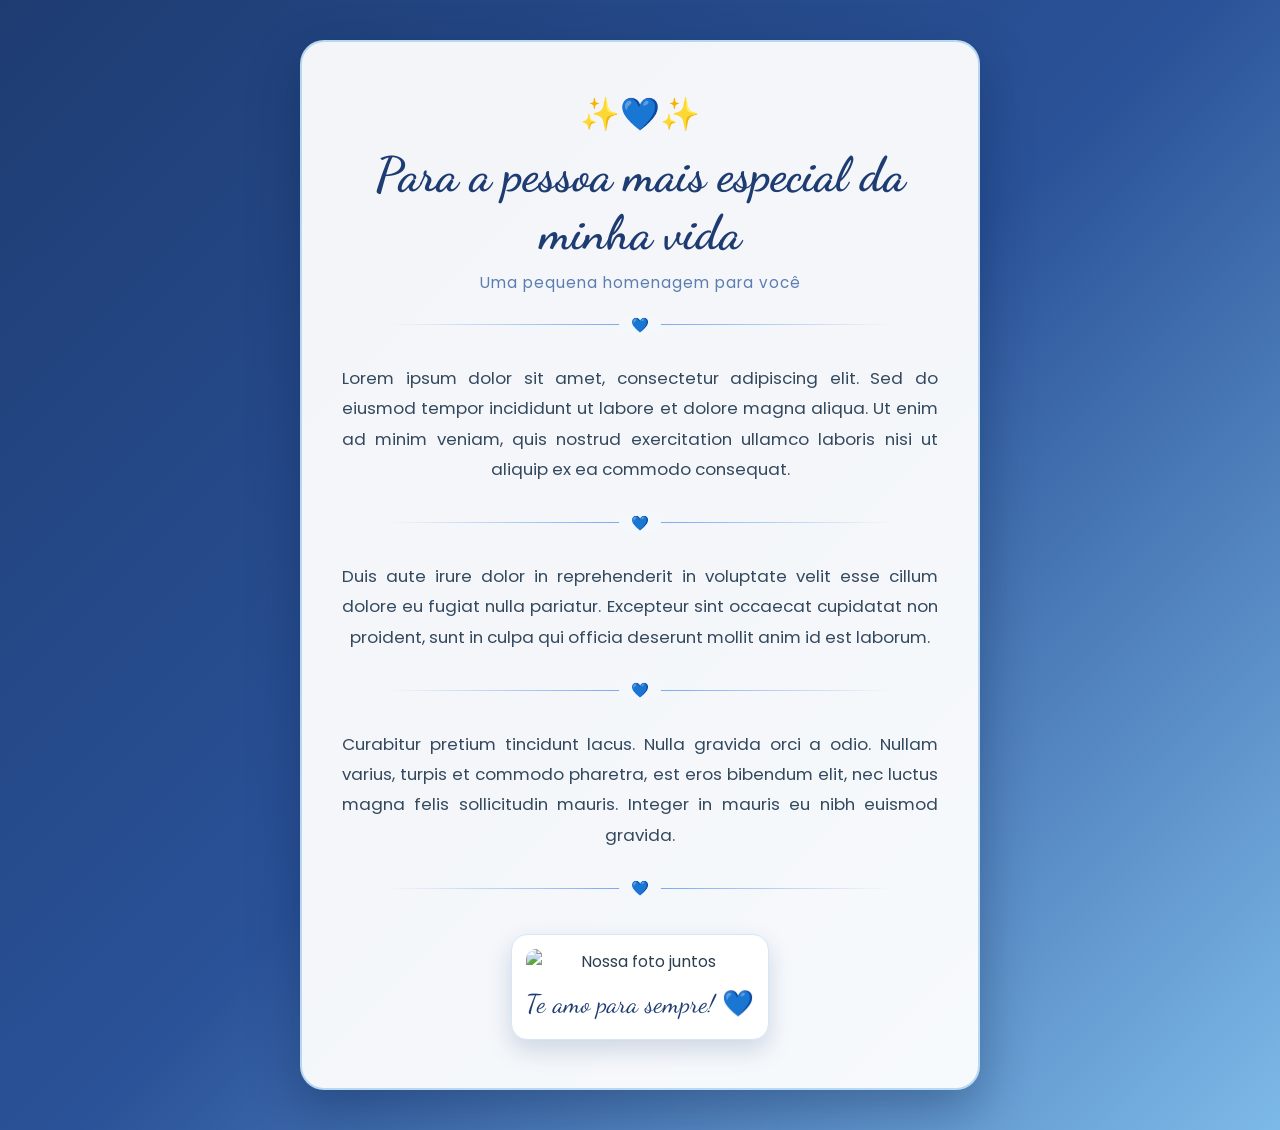
==== site namorada/index.html @ 67f58dc8 "site para namorada" ====
<!DOCTYPE html>
<html lang="pt-br">
<head>
    <meta charset="UTF-8">
    <meta name="viewport" content="width=device-width, initial-scale=1.0">
    <title>Para o Meu Amor 💙</title>
    <link rel="stylesheet" href="style.css">
</head>
<body>

    <main class="cartao-dedicatoria">
        
        <!-- ==========================================
             1. TÍTULO E SUBTÍTULO DA DEDICATÓRIA
             ========================================== -->
        <header>
            <span class="icone-topo">✨💙✨</span>
            
            <!-- COLOQUE O SEU TÍTULO AQUI EMBAIXO -->
            <h1>Para a pessoa mais especial da minha vida</h1>
            
            <!-- COLOQUE UM SUBTÍTULO OU DATA AQUI (OPCIONAL) -->
            <p class="subtitulo">Uma pequena homenagem para você</p>
        </header>

        <hr class="divisor">

        <!-- ==========================================
             2. TEXTOS SEPARADOS POR LINHAS
             (Você pode copiar e colar mais blocos se quiser)
             ========================================== -->

        <!-- PRIMEIRO TEXTO: Substitua o Lorem abaixo pelo seu texto -->
        <section class="bloco-texto">
            <p>
                Lorem ipsum dolor sit amet, consectetur adipiscing elit. Sed do eiusmod tempor incididunt ut labore et dolore magna aliqua. Ut enim ad minim veniam, quis nostrud exercitation ullamco laboris nisi ut aliquip ex ea commodo consequat.
            </p>
        </section>

        <!-- LINHA SEPARADORA -->
        <hr class="divisor">

        <!-- SEGUNDO TEXTO: Substitua o Lorem abaixo pelo seu texto -->
        <section class="bloco-texto">
            <p>
                Duis aute irure dolor in reprehenderit in voluptate velit esse cillum dolore eu fugiat nulla pariatur. Excepteur sint occaecat cupidatat non proident, sunt in culpa qui officia deserunt mollit anim id est laborum.
            </p>
        </section>

        <!-- LINHA SEPARADORA -->
        <hr class="divisor">

        <!-- TERCEIRO TEXTO: Substitua o Lorem abaixo pelo seu texto -->
        <section class="bloco-texto">
            <p>
                Curabitur pretium tincidunt lacus. Nulla gravida orci a odio. Nullam varius, turpis et commodo pharetra, est eros bibendum elit, nec luctus magna felis sollicitudin mauris. Integer in mauris eu nibh euismod gravida.
            </p>
        </section>

        <!-- LINHA SEPARADORA ANTES DA FOTO -->
        <hr class="divisor">

        <!-- ==========================================
             3. FOTO DO CASAL NO FINAL
             ========================================== -->
        <section class="area-foto">
            <figure class="moldura-foto">
                <!-- 
                    COLOQUE SUA FOTO AQUI:
                    Salve a foto na mesma pasta deste arquivo ("site namorada") 
                    e troque o link abaixo pelo nome da sua foto, ex: src="nossa-foto.jpg"
                -->
                <img src="https://images.unsplash.com/photo-1518199266791-5375a83190b7?auto=format&fit=crop&w=800&q=80" alt="Nossa foto juntos">
                
                <!-- COLOQUE UMA FRASE CURTA OU ASSINATURA EMBAIXO DA FOTO -->
                <figcaption class="legenda-foto">Te amo para sempre! 💙</figcaption>
            </figure>
        </section>

    </main>

</body>
</html>
---- site namorada/style.css ----
@import url('https://fonts.googleapis.com/css2?family=Dancing+Script:wght@600;700&family=Poppins:wght@300;400;500&display=swap');

* {
    margin: 0;
    padding: 0;
    box-sizing: border-box;
}

body {
    /* Fundo azul suave em degradê */
    background: linear-gradient(135deg, #1e3c72 0%, #2a5298 50%, #7db9e8 100%);
    min-height: 100vh;
    font-family: 'Poppins', sans-serif;
    color: #2c3e50;
    display: flex;
    justify-content: center;
    align-items: center;
    padding: 40px 20px;
}

/* Cartão principal onde fica o conteúdo */
.cartao-dedicatoria {
    background-color: rgba(255, 255, 255, 0.95);
    max-width: 680px;
    width: 100%;
    border-radius: 24px;
    padding: 48px 40px;
    box-shadow: 0 20px 50px rgba(10, 30, 70, 0.35);
    border: 2px solid rgba(125, 185, 232, 0.5);
    text-align: center;
}

/* Estilo do cabeçalho e título */
header {
    margin-bottom: 30px;
}

.icone-topo {
    font-size: 2rem;
    color: #2a5298;
    margin-bottom: 8px;
    display: block;
}

h1 {
    font-family: 'Dancing Script', cursive;
    font-size: 3rem;
    color: #1e3c72;
    line-height: 1.2;
    margin-bottom: 10px;
}

.subtitulo {
    font-size: 0.95rem;
    color: #5b7db1;
    font-weight: 400;
    letter-spacing: 1px;
}

/* Estilo dos blocos de texto */
.bloco-texto {
    padding: 10px 0;
}

.bloco-texto p {
    font-size: 1.05rem;
    line-height: 1.8;
    color: #34495e;
    text-align: justify;
    text-align-last: center;
}

/* Linhas separadoras entre os textos */
.divisor {
    border: none;
    height: 1px;
    background: linear-gradient(to right, transparent, #6fa3ef, transparent);
    margin: 28px auto;
    width: 85%;
    position: relative;
    overflow: visible;
}

.divisor::after {
    content: "💙";
    position: absolute;
    top: 50%;
    left: 50%;
    transform: translate(-50%, -50%);
    background: #f4f8fd;
    padding: 0 12px;
    font-size: 0.9rem;
    border-radius: 50%;
}

/* Área da foto no final */
.area-foto {
    margin-top: 35px;
    padding-top: 10px;
}

.moldura-foto {
    background: #ffffff;
    padding: 14px 14px 20px 14px;
    border-radius: 16px;
    box-shadow: 0 10px 25px rgba(30, 60, 114, 0.18);
    border: 1px solid #d6e6f9;
    display: inline-block;
    max-width: 100%;
    transition: transform 0.3s ease;
}

.moldura-foto:hover {
    transform: translateY(-4px) rotate(0.5deg);
}

.moldura-foto img {
    width: 100%;
    max-width: 480px;
    height: auto;
    border-radius: 10px;
    display: block;
    object-fit: cover;
}

.legenda-foto {
    margin-top: 14px;
    font-family: 'Dancing Script', cursive;
    font-size: 1.6rem;
    color: #1e3c72;
}

/* Responsividade para celulares */
@media (max-width: 500px) {
    .cartao-dedicatoria {
        padding: 32px 22px;
    }

    h1 {
        font-size: 2.3rem;
    }

    .bloco-texto p {
        font-size: 0.98rem;
    }
}
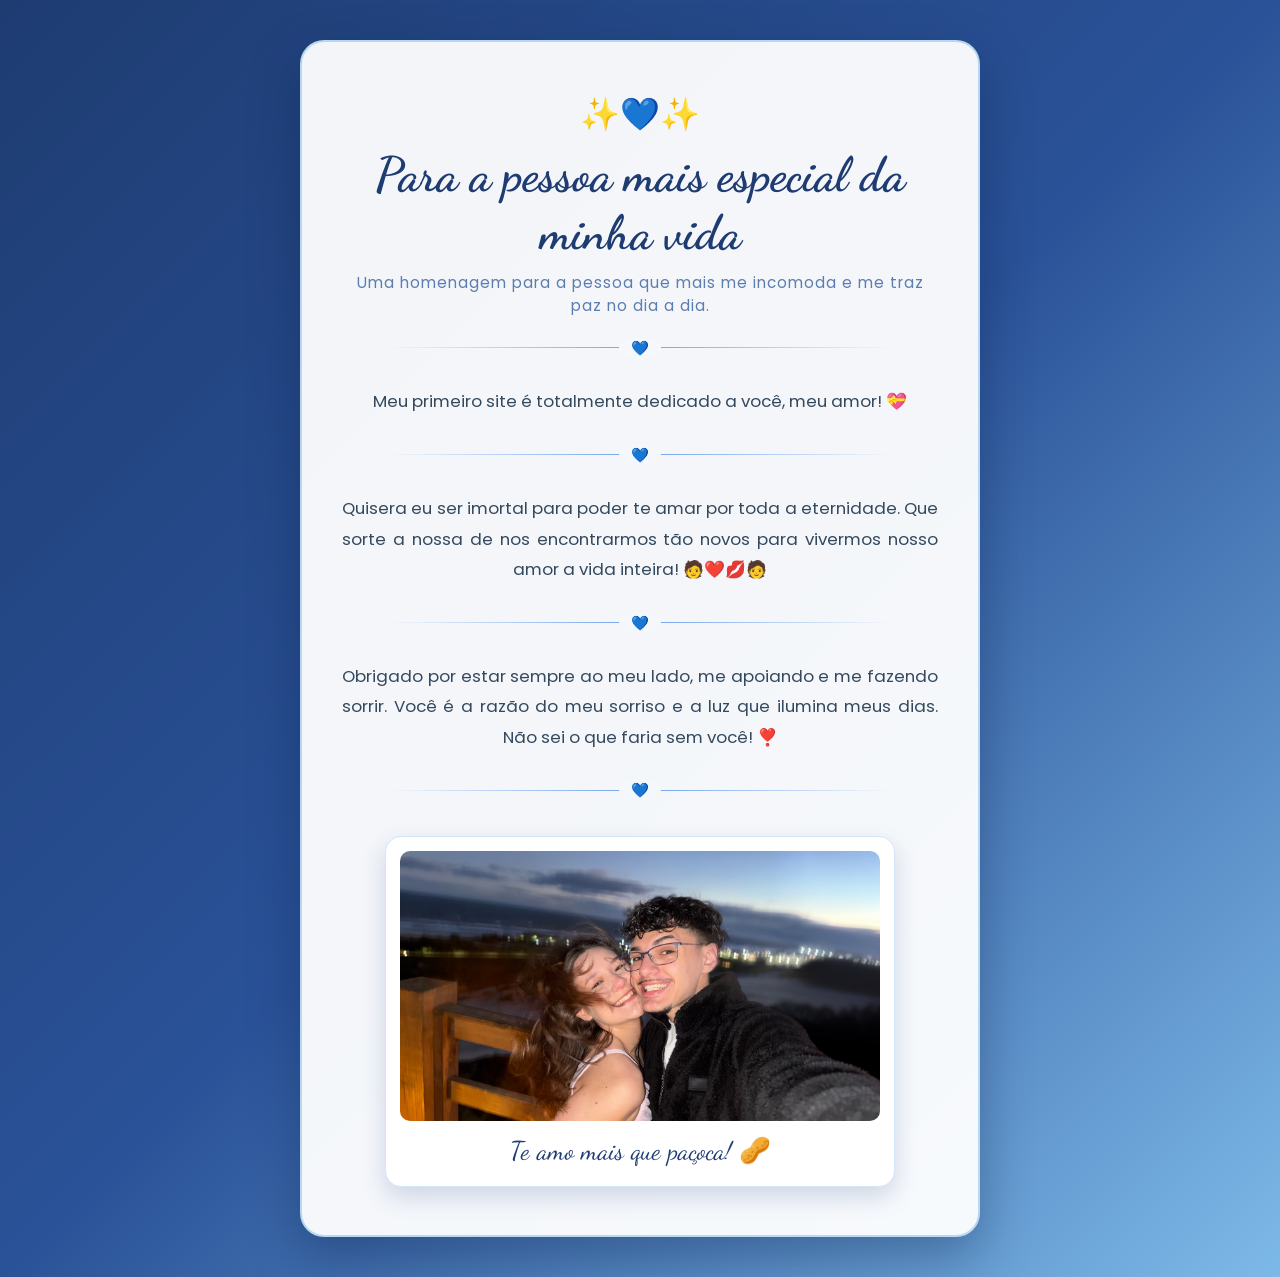
==== commit c9fff67e: "Site namorada final" ====
--- a/site namorada/index.html
+++ b/site namorada/index.html
@@ -20,7 +20,7 @@
             <h1>Para a pessoa mais especial da minha vida</h1>
             
             <!-- COLOQUE UM SUBTÍTULO OU DATA AQUI (OPCIONAL) -->
-            <p class="subtitulo">Uma pequena homenagem para você</p>
+            <p class="subtitulo">Uma homenagem para a pessoa que mais me incomoda e me traz paz no dia a dia.</p>
         </header>
 
         <hr class="divisor">
@@ -33,7 +33,7 @@
         <!-- PRIMEIRO TEXTO: Substitua o Lorem abaixo pelo seu texto -->
         <section class="bloco-texto">
             <p>
-                Lorem ipsum dolor sit amet, consectetur adipiscing elit. Sed do eiusmod tempor incididunt ut labore et dolore magna aliqua. Ut enim ad minim veniam, quis nostrud exercitation ullamco laboris nisi ut aliquip ex ea commodo consequat.
+                Meu primeiro site é totalmente dedicado a você, meu amor! 💝
             </p>
         </section>
 
@@ -43,7 +43,7 @@
         <!-- SEGUNDO TEXTO: Substitua o Lorem abaixo pelo seu texto -->
         <section class="bloco-texto">
             <p>
-                Duis aute irure dolor in reprehenderit in voluptate velit esse cillum dolore eu fugiat nulla pariatur. Excepteur sint occaecat cupidatat non proident, sunt in culpa qui officia deserunt mollit anim id est laborum.
+                Quisera eu ser imortal para poder te amar por toda a eternidade. Que sorte a nossa de nos encontrarmos tão novos para vivermos nosso amor a vida inteira! 🧑‍❤️‍💋‍🧑
             </p>
         </section>
 
@@ -53,7 +53,7 @@
         <!-- TERCEIRO TEXTO: Substitua o Lorem abaixo pelo seu texto -->
         <section class="bloco-texto">
             <p>
-                Curabitur pretium tincidunt lacus. Nulla gravida orci a odio. Nullam varius, turpis et commodo pharetra, est eros bibendum elit, nec luctus magna felis sollicitudin mauris. Integer in mauris eu nibh euismod gravida.
+                Obrigado por estar sempre ao meu lado, me apoiando e me fazendo sorrir. Você é a razão do meu sorriso e a luz que ilumina meus dias. Não sei o que faria sem você! ❣️
             </p>
         </section>
 
@@ -70,10 +70,10 @@
                     Salve a foto na mesma pasta deste arquivo ("site namorada") 
                     e troque o link abaixo pelo nome da sua foto, ex: src="nossa-foto.jpg"
                 -->
-                <img src="https://images.unsplash.com/photo-1518199266791-5375a83190b7?auto=format&fit=crop&w=800&q=80" alt="Nossa foto juntos">
+                <img src="nossa_foto.jpeg" alt="Nossa foto juntos">
                 
                 <!-- COLOQUE UMA FRASE CURTA OU ASSINATURA EMBAIXO DA FOTO -->
-                <figcaption class="legenda-foto">Te amo para sempre! 💙</figcaption>
+                <figcaption class="legenda-foto">Te amo mais que paçoca! 🥜</figcaption>
             </figure>
         </section>
 
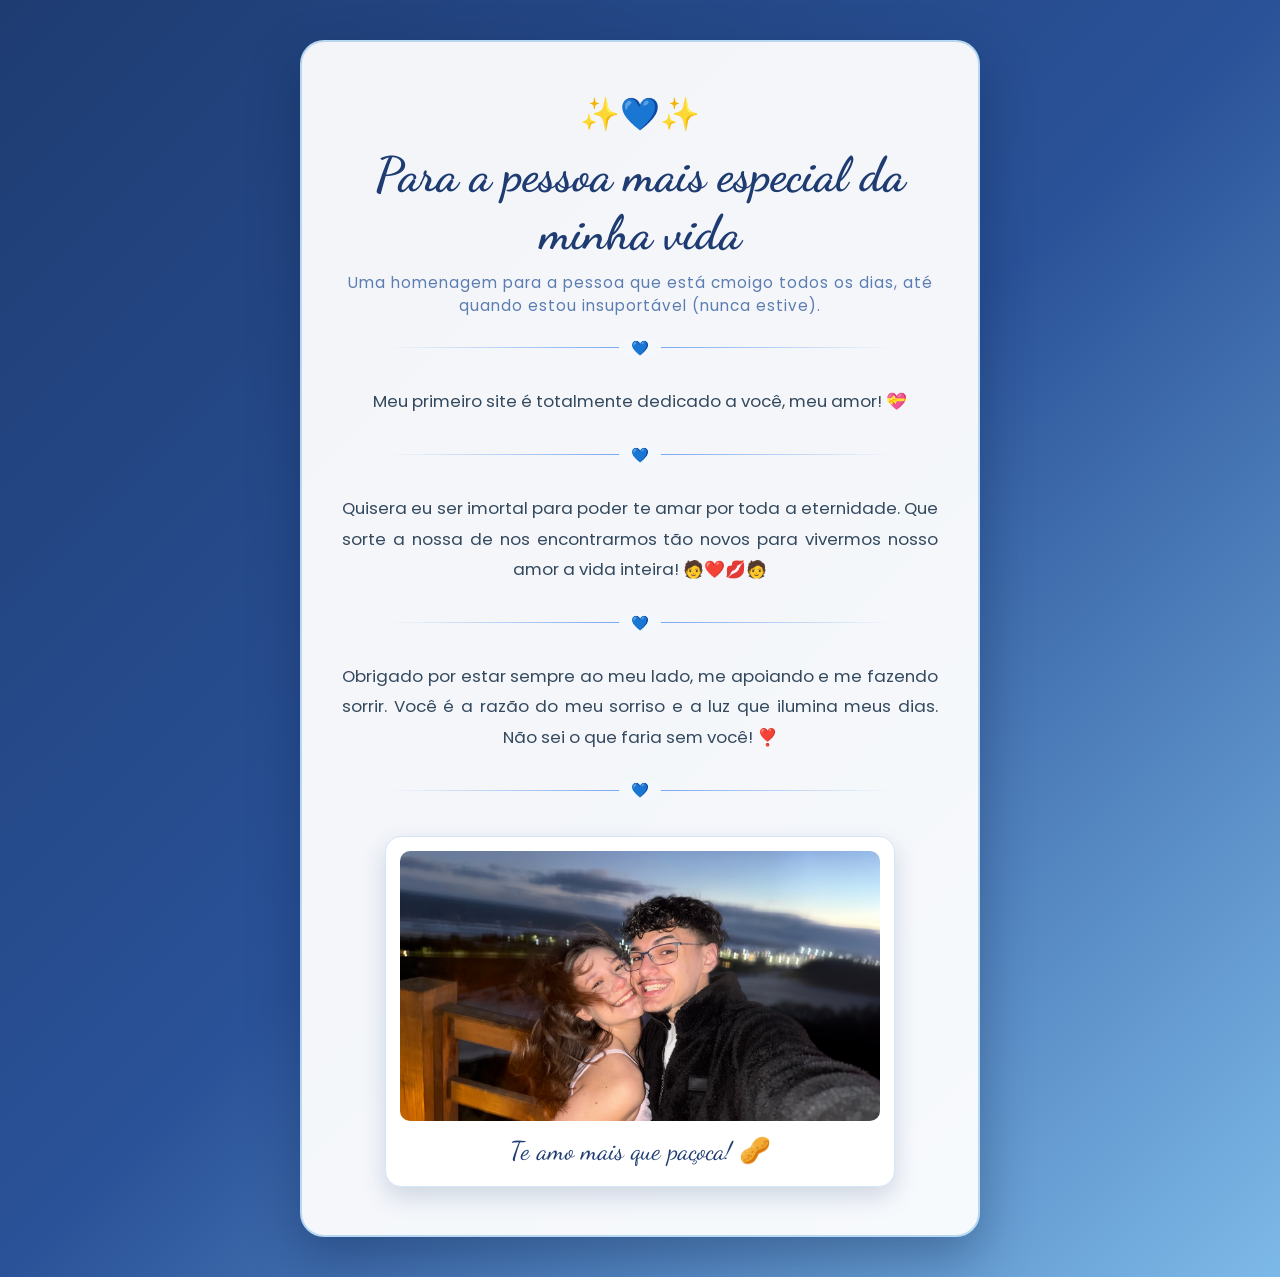
==== commit a2fa9746: "código limpo tirei a poluição" ====
--- a/site namorada/index.html
+++ b/site namorada/index.html
@@ -9,70 +9,45 @@
 <body>
 
     <main class="cartao-dedicatoria">
-        
-        <!-- ==========================================
-             1. TÍTULO E SUBTÍTULO DA DEDICATÓRIA
-             ========================================== -->
         <header>
             <span class="icone-topo">✨💙✨</span>
             
-            <!-- COLOQUE O SEU TÍTULO AQUI EMBAIXO -->
             <h1>Para a pessoa mais especial da minha vida</h1>
             
-            <!-- COLOQUE UM SUBTÍTULO OU DATA AQUI (OPCIONAL) -->
-            <p class="subtitulo">Uma homenagem para a pessoa que mais me incomoda e me traz paz no dia a dia.</p>
+            <p class="subtitulo">Uma homenagem para a pessoa que está cmoigo todos os dias, até quando estou insuportável (nunca estive).</p>
         </header>
 
         <hr class="divisor">
 
-        <!-- ==========================================
-             2. TEXTOS SEPARADOS POR LINHAS
-             (Você pode copiar e colar mais blocos se quiser)
-             ========================================== -->
-
-        <!-- PRIMEIRO TEXTO: Substitua o Lorem abaixo pelo seu texto -->
         <section class="bloco-texto">
             <p>
                 Meu primeiro site é totalmente dedicado a você, meu amor! 💝
             </p>
         </section>
 
-        <!-- LINHA SEPARADORA -->
         <hr class="divisor">
 
-        <!-- SEGUNDO TEXTO: Substitua o Lorem abaixo pelo seu texto -->
         <section class="bloco-texto">
             <p>
                 Quisera eu ser imortal para poder te amar por toda a eternidade. Que sorte a nossa de nos encontrarmos tão novos para vivermos nosso amor a vida inteira! 🧑‍❤️‍💋‍🧑
             </p>
         </section>
 
-        <!-- LINHA SEPARADORA -->
         <hr class="divisor">
 
-        <!-- TERCEIRO TEXTO: Substitua o Lorem abaixo pelo seu texto -->
         <section class="bloco-texto">
             <p>
                 Obrigado por estar sempre ao meu lado, me apoiando e me fazendo sorrir. Você é a razão do meu sorriso e a luz que ilumina meus dias. Não sei o que faria sem você! ❣️
             </p>
         </section>
 
-        <!-- LINHA SEPARADORA ANTES DA FOTO -->
         <hr class="divisor">
 
-        <!-- ==========================================
-             3. FOTO DO CASAL NO FINAL
-             ========================================== -->
         <section class="area-foto">
             <figure class="moldura-foto">
-                <!-- 
-                    COLOQUE SUA FOTO AQUI:
-                    Salve a foto na mesma pasta deste arquivo ("site namorada") 
-                    e troque o link abaixo pelo nome da sua foto, ex: src="nossa-foto.jpg"
-                -->
+
                 <img src="nossa_foto.jpeg" alt="Nossa foto juntos">
                 
-                <!-- COLOQUE UMA FRASE CURTA OU ASSINATURA EMBAIXO DA FOTO -->
                 <figcaption class="legenda-foto">Te amo mais que paçoca! 🥜</figcaption>
             </figure>
         </section>
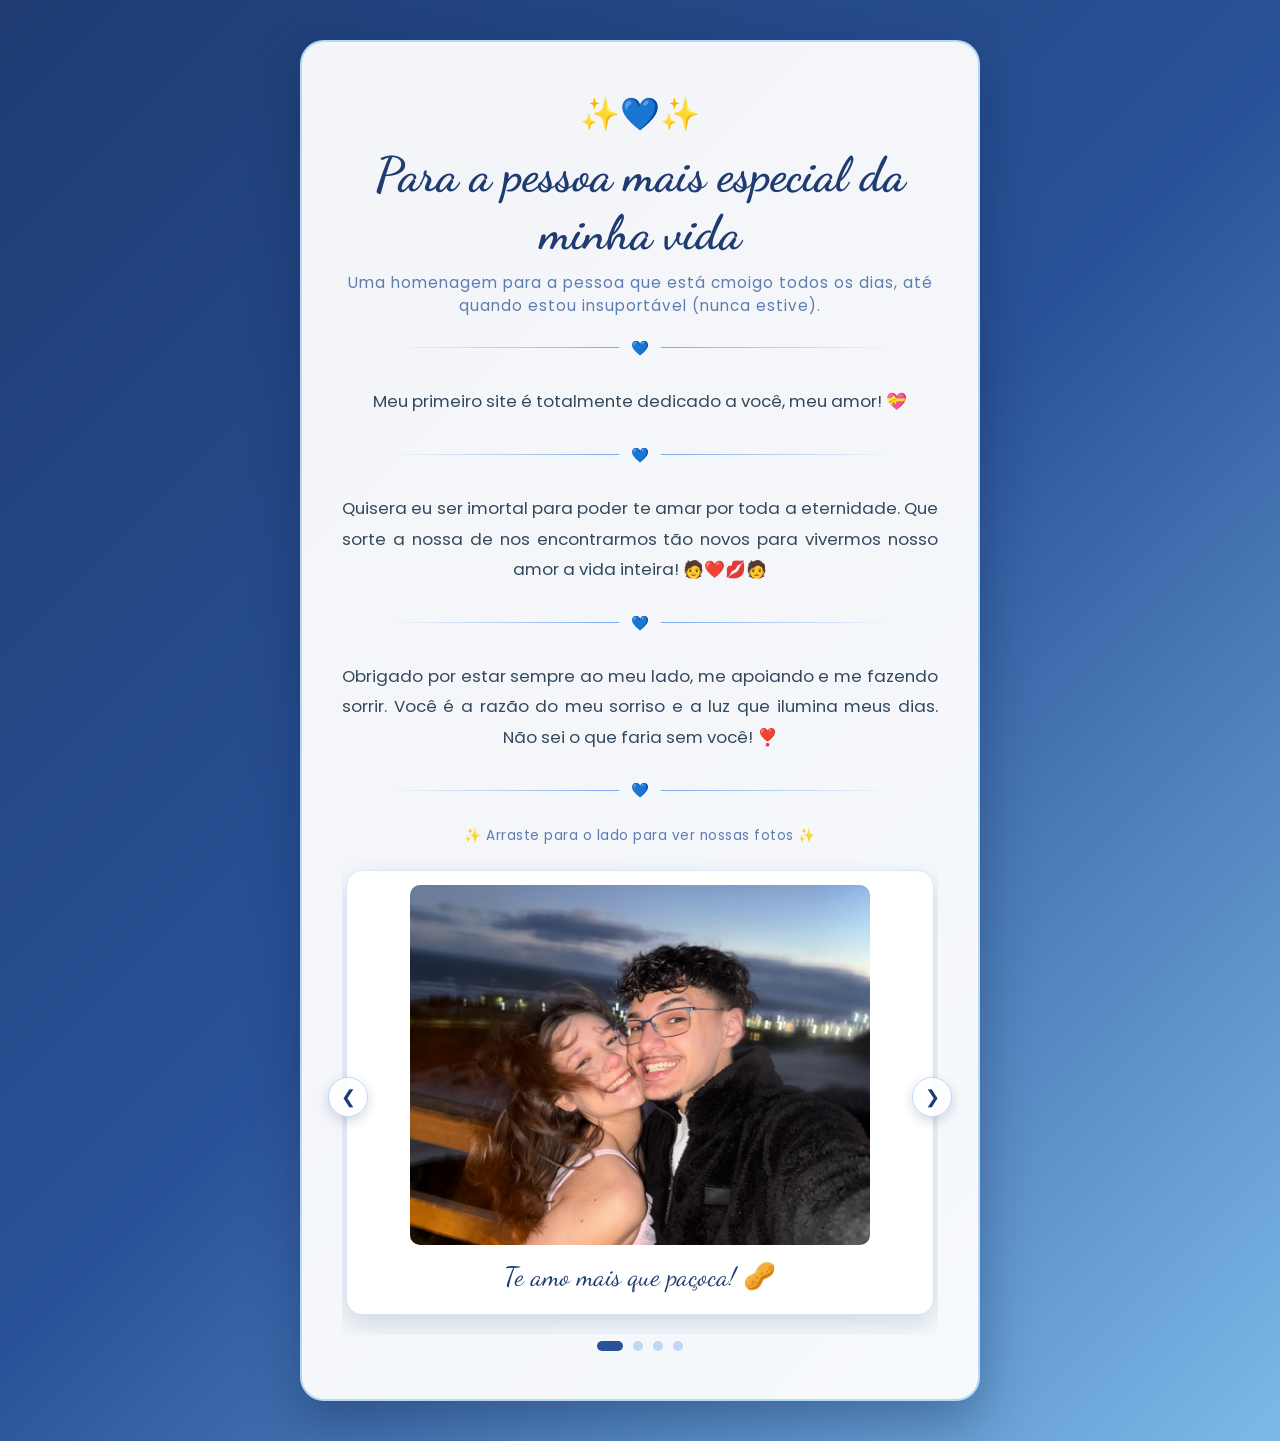
==== commit 490fbf5f: "rolagem infinita" ====
--- a/site namorada/index.html
+++ b/site namorada/index.html
@@ -44,15 +44,183 @@
         <hr class="divisor">
 
         <section class="area-foto">
-            <figure class="moldura-foto">
-
-                <img src="nossa_foto.jpeg" alt="Nossa foto juntos">
-                
-                <figcaption class="legenda-foto">Te amo mais que paçoca! 🥜</figcaption>
-            </figure>
+            <p class="dica-carrossel">✨ Arraste para o lado para ver nossas fotos ✨</p>
+
+            <div class="carrossel-wrapper">
+                <!-- Botão voltar (computador/celular) -->
+                <button class="btn-carrossel btn-anterior" aria-label="Foto anterior">&#10094;</button>
+
+                <!-- Lista de fotos (arrastável no celular e no mouse) -->
+                <div class="carrossel-fotos" id="carrosselFotos">
+
+                    <!-- FOTO 1 (Já com a sua foto e frase!) -->
+                    <figure class="moldura-foto">
+                        <img src="nossa_foto.jpeg" alt="Nossa foto juntos 1" draggable="false">
+                        <figcaption class="legenda-foto">Te amo mais que paçoca! 🥜</figcaption>
+                    </figure>
+
+                    <!-- FOTO 2: Troque o src pela sua 2ª foto e edite a frase abaixo -->
+                    <figure class="moldura-foto">
+                        <img src="https://images.unsplash.com/photo-1518199266791-5375a83190b7?auto=format&fit=crop&w=800&q=80" alt="Nossa foto juntos 2" draggable="false">
+                        <figcaption class="legenda-foto">Cada momento com você é único 💙</figcaption>
+                    </figure>
+
+                    <!-- FOTO 3: Troque o src pela sua 3ª foto e edite a frase abaixo -->
+                    <figure class="moldura-foto">
+                        <img src="https://images.unsplash.com/photo-1516589178581-6cd7833ae3b2?auto=format&fit=crop&w=800&q=80" alt="Nossa foto juntos 3" draggable="false">
+                        <figcaption class="legenda-foto">Meu lugar favorito é no seu abraço 🤗</figcaption>
+                    </figure>
+
+                    <!-- FOTO 4: Troque o src pela sua 4ª foto e edite a frase abaixo -->
+                    <figure class="moldura-foto">
+                        <img src="https://images.unsplash.com/photo-1522673607200-164d1b6ce486?auto=format&fit=crop&w=800&q=80" alt="Nossa foto juntos 4" draggable="false">
+                        <figcaption class="legenda-foto">Para sempre nós dois! ♾️❤️</figcaption>
+                    </figure>
+
+                </div>
+
+                <!-- Botão avançar (computador/celular) -->
+                <button class="btn-carrossel btn-proximo" aria-label="Próxima foto">&#10095;</button>
+            </div>
+
+            <!-- Bolinhas indicadoras de qual foto está aparecendo -->
+            <div class="indicadores" id="indicadoresCarrossel">
+                <span class="ponto ativo" data-index="0"></span>
+                <span class="ponto" data-index="1"></span>
+                <span class="ponto" data-index="2"></span>
+                <span class="ponto" data-index="3"></span>
+            </div>
         </section>
 
     </main>
 
+    <script>
+        const carrossel = document.getElementById('carrosselFotos');
+        const btnAnterior = document.querySelector('.btn-anterior');
+        const btnProximo = document.querySelector('.btn-proximo');
+        const pontos = document.querySelectorAll('.ponto');
+        const slidesOriginais = Array.from(carrossel.querySelectorAll('.moldura-foto'));
+        const total = slidesOriginais.length;
+
+        // Cria clones da última e da primeira foto nas pontas para fazer a rolagem infinita
+        const cloneUltimo = slidesOriginais[total - 1].cloneNode(true);
+        const clonePrimeiro = slidesOriginais[0].cloneNode(true);
+        carrossel.insertBefore(cloneUltimo, slidesOriginais[0]);
+        carrossel.appendChild(clonePrimeiro);
+
+        // Calcula a largura de cada foto + o espaço entre elas (20px)
+        function larguraDoSlide() {
+            return slidesOriginais[0].offsetWidth + 20;
+        }
+
+        // Posiciona inicialmente na 1ª foto real (pulando o clone inicial)
+        function posicionarNoInicio() {
+            carrossel.scrollLeft = larguraDoSlide();
+        }
+        window.addEventListener('load', posicionarNoInicio);
+        window.addEventListener('resize', posicionarNoInicio);
+        posicionarNoInicio();
+
+        let timerRolagem = null;
+
+        // Atualiza as bolinhas e faz o teleporte invisível quando chega nas pontas
+        function aoRolar() {
+            const largura = larguraDoSlide();
+            if (!largura) return;
+
+            const pos = Math.round(carrossel.scrollLeft / largura);
+            const indexReal = ((pos - 1) % total + total) % total;
+
+            pontos.forEach((ponto, idx) => {
+                ponto.classList.toggle('ativo', idx === indexReal);
+            });
+
+            // Quando encosta nas extremidades dos clones, reposiciona invisivelmente
+            if (carrossel.scrollLeft <= 2) {
+                carrossel.scrollLeft += total * largura;
+                if (arrastando) scrollInicial += total * largura;
+            } else if (carrossel.scrollLeft >= (total + 1) * largura - 2) {
+                carrossel.scrollLeft -= total * largura;
+                if (arrastando) scrollInicial -= total * largura;
+            }
+
+            // Garante o ajuste exato após terminar a animação de rolagem
+            clearTimeout(timerRolagem);
+            timerRolagem = setTimeout(() => {
+                const posFinal = Math.round(carrossel.scrollLeft / largura);
+                if (posFinal === 0) {
+                    carrossel.scrollLeft = total * largura;
+                } else if (posFinal === total + 1) {
+                    carrossel.scrollLeft = largura;
+                }
+            }, 120);
+        }
+
+        carrossel.addEventListener('scroll', aoRolar);
+
+        // Move suavemente para uma posição do carrossel (1 a total, ou 0 / total+1 nos clones)
+        function irParaPosicao(posDestino) {
+            const largura = larguraDoSlide();
+            carrossel.scrollTo({
+                left: posDestino * largura,
+                behavior: 'smooth'
+            });
+        }
+
+        btnAnterior.addEventListener('click', () => {
+            const largura = larguraDoSlide();
+            let posAtual = Math.round(carrossel.scrollLeft / largura);
+            if (posAtual <= 0) {
+                carrossel.scrollLeft = total * largura;
+                posAtual = total;
+            }
+            irParaPosicao(posAtual - 1);
+        });
+
+        btnProximo.addEventListener('click', () => {
+            const largura = larguraDoSlide();
+            let posAtual = Math.round(carrossel.scrollLeft / largura);
+            if (posAtual >= total + 1) {
+                carrossel.scrollLeft = largura;
+                posAtual = 1;
+            }
+            irParaPosicao(posAtual + 1);
+        });
+
+        pontos.forEach((ponto) => {
+            ponto.addEventListener('click', () => {
+                const indexFoto = Number(ponto.dataset.index);
+                irParaPosicao(indexFoto + 1);
+            });
+        });
+
+        // Permite arrastar com o mouse no computador com loop infinito
+        let arrastando = false;
+        let inicioX = 0;
+        let scrollInicial = 0;
+
+        carrossel.addEventListener('mousedown', (e) => {
+            arrastando = true;
+            carrossel.classList.add('arrastando');
+            inicioX = e.pageX - carrossel.offsetLeft;
+            scrollInicial = carrossel.scrollLeft;
+        });
+
+        window.addEventListener('mouseup', () => {
+            if (!arrastando) return;
+            arrastando = false;
+            carrossel.classList.remove('arrastando');
+            const posMaisProxima = Math.round(carrossel.scrollLeft / larguraDoSlide());
+            irParaPosicao(posMaisProxima);
+        });
+
+        carrossel.addEventListener('mousemove', (e) => {
+            if (!arrastando) return;
+            e.preventDefault();
+            const x = e.pageX - carrossel.offsetLeft;
+            const deslocamento = (x - inicioX) * 1.2;
+            carrossel.scrollLeft = scrollInicial - deslocamento;
+        });
+    </script>
 </body>
 </html>
--- a/site namorada/style.css
+++ b/site namorada/style.css
@@ -7,7 +7,6 @@
 }
 
 body {
-    /* Fundo azul suave em degradê */
     background: linear-gradient(135deg, #1e3c72 0%, #2a5298 50%, #7db9e8 100%);
     min-height: 100vh;
     font-family: 'Poppins', sans-serif;
@@ -18,7 +17,6 @@
     padding: 40px 20px;
 }
 
-/* Cartão principal onde fica o conteúdo */
 .cartao-dedicatoria {
     background-color: rgba(255, 255, 255, 0.95);
     max-width: 680px;
@@ -30,7 +28,6 @@
     text-align: center;
 }
 
-/* Estilo do cabeçalho e título */
 header {
     margin-bottom: 30px;
 }
@@ -57,7 +54,6 @@
     letter-spacing: 1px;
 }
 
-/* Estilo dos blocos de texto */
 .bloco-texto {
     padding: 10px 0;
 }
@@ -70,7 +66,6 @@
     text-align-last: center;
 }
 
-/* Linhas separadoras entre os textos */
 .divisor {
     border: none;
     height: 1px;
@@ -93,47 +88,141 @@
     border-radius: 50%;
 }
 
-/* Área da foto no final */
 .area-foto {
-    margin-top: 35px;
-    padding-top: 10px;
+    margin-top: 30px;
+    padding-top: 5px;
+}
+
+.dica-carrossel {
+    font-size: 0.85rem;
+    color: #5b7db1;
+    margin-bottom: 14px;
+    letter-spacing: 0.5px;
+}
+
+.carrossel-wrapper {
+    position: relative;
+    display: flex;
+    align-items: center;
+    justify-content: center;
+}
+
+.carrossel-fotos {
+    display: flex;
+    gap: 20px;
+    overflow-x: auto;
+    scroll-snap-type: x mandatory;
+    -webkit-overflow-scrolling: touch;
+    scrollbar-width: none; /* Esconde a barra no Firefox */
+    width: 100%;
+    padding: 10px 4px 20px 4px;
+    cursor: grab;
+    user-select: none;
+}
+
+/* Esconde a barra de rolagem no Chrome/Safari/Edge */
+.carrossel-fotos::-webkit-scrollbar {
+    display: none;
+}
+
+.carrossel-fotos.arrastando {
+    cursor: grabbing;
+    scroll-snap-type: none;
+    scroll-behavior: auto;
 }
 
 .moldura-foto {
+    flex: 0 0 100%;
+    scroll-snap-align: center;
     background: #ffffff;
-    padding: 14px 14px 20px 14px;
+    padding: 14px 14px 22px 14px;
     border-radius: 16px;
-    box-shadow: 0 10px 25px rgba(30, 60, 114, 0.18);
+    box-shadow: 0 10px 25px rgba(30, 60, 114, 0.16);
     border: 1px solid #d6e6f9;
-    display: inline-block;
-    max-width: 100%;
     transition: transform 0.3s ease;
-}
-
-.moldura-foto:hover {
-    transform: translateY(-4px) rotate(0.5deg);
+    display: flex;
+    flex-direction: column;
+    align-items: center;
 }
 
 .moldura-foto img {
     width: 100%;
-    max-width: 480px;
-    height: auto;
+    max-width: 460px;
+    height: 360px;
     border-radius: 10px;
     display: block;
     object-fit: cover;
+    pointer-events: none;
 }
 
 .legenda-foto {
-    margin-top: 14px;
+    margin-top: 16px;
     font-family: 'Dancing Script', cursive;
-    font-size: 1.6rem;
+    font-size: 1.65rem;
     color: #1e3c72;
 }
 
-/* Responsividade para celulares */
+/* Botões laterais de passar foto */
+.btn-carrossel {
+    position: absolute;
+    top: 50%;
+    transform: translateY(-50%);
+    background: rgba(255, 255, 255, 0.92);
+    color: #1e3c72;
+    border: 1px solid #bfd8f7;
+    width: 40px;
+    height: 40px;
+    border-radius: 50%;
+    font-size: 1.1rem;
+    cursor: pointer;
+    box-shadow: 0 4px 12px rgba(30, 60, 114, 0.2);
+    display: flex;
+    align-items: center;
+    justify-content: center;
+    z-index: 2;
+    transition: all 0.2s ease;
+}
+
+.btn-carrossel:hover {
+    background: #2a5298;
+    color: #ffffff;
+    transform: translateY(-50%) scale(1.08);
+}
+
+.btn-anterior {
+    left: -14px;
+}
+
+.btn-proximo {
+    right: -14px;
+}
+
+/* Bolinhas indicadoras embaixo das fotos */
+.indicadores {
+    display: flex;
+    justify-content: center;
+    gap: 10px;
+    margin-top: 6px;
+}
+
+.ponto {
+    width: 10px;
+    height: 10px;
+    border-radius: 50%;
+    background-color: #bfd8f7;
+    cursor: pointer;
+    transition: all 0.3s ease;
+}
+
+.ponto.ativo {
+    background-color: #2a5298;
+    width: 26px;
+    border-radius: 10px;
+}
+
 @media (max-width: 500px) {
     .cartao-dedicatoria {
-        padding: 32px 22px;
+        padding: 32px 18px;
     }
 
     h1 {
@@ -143,4 +232,22 @@
     .bloco-texto p {
         font-size: 0.98rem;
     }
-}
+
+    .moldura-foto img {
+        height: 290px;
+    }
+
+    .btn-anterior {
+        left: 4px;
+    }
+
+    .btn-proximo {
+        right: 4px;
+    }
+
+    .btn-carrossel {
+        width: 34px;
+        height: 34px;
+        font-size: 0.95rem;
+    }
+}
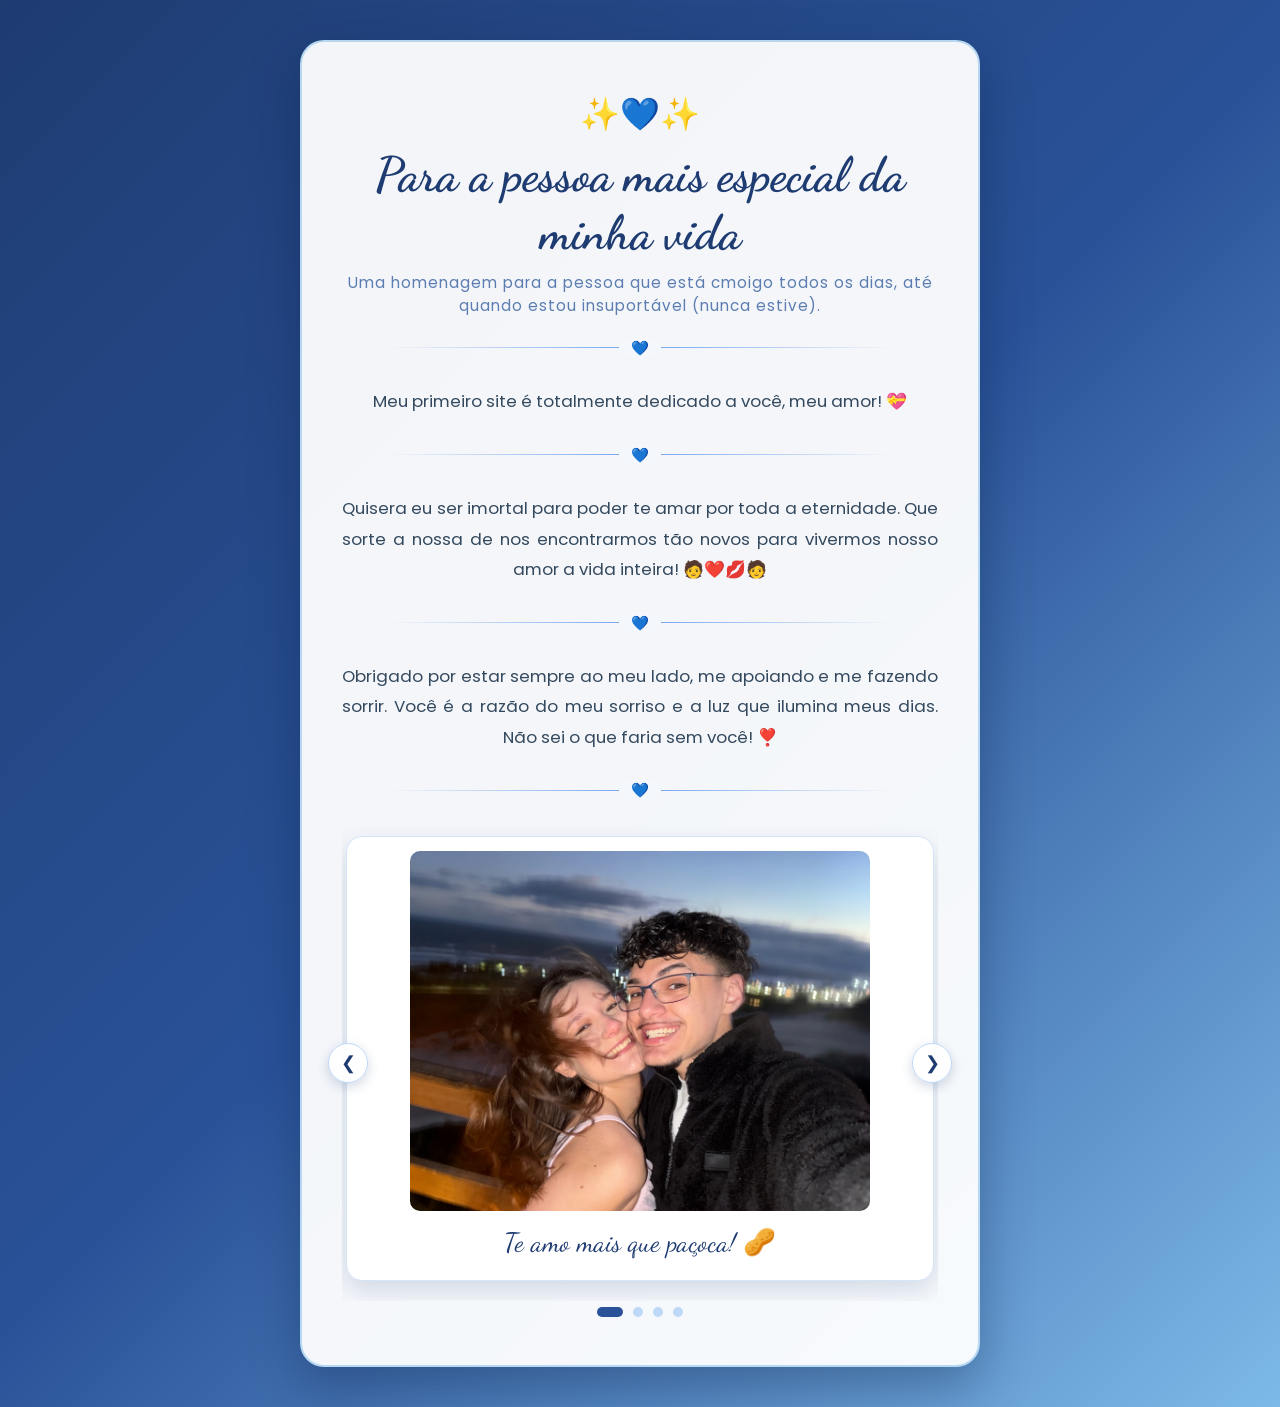
==== commit 4d7d744a: "Update index.html" ====
--- a/site namorada/index.html
+++ b/site namorada/index.html
@@ -44,7 +44,7 @@
         <hr class="divisor">
 
         <section class="area-foto">
-            <p class="dica-carrossel">✨ Arraste para o lado para ver nossas fotos ✨</p>
+        
 
             <div class="carrossel-wrapper">
                 <!-- Botão voltar (computador/celular) -->
@@ -61,19 +61,19 @@
 
                     <!-- FOTO 2: Troque o src pela sua 2ª foto e edite a frase abaixo -->
                     <figure class="moldura-foto">
-                        <img src="https://images.unsplash.com/photo-1518199266791-5375a83190b7?auto=format&fit=crop&w=800&q=80" alt="Nossa foto juntos 2" draggable="false">
-                        <figcaption class="legenda-foto">Cada momento com você é único 💙</figcaption>
+                        <img src="nossa-foto2.jpeg" alt="Nossa foto juntos 2" draggable="false">
+                        <figcaption class="legenda-foto">Cada momento com você é único 💗</figcaption>
                     </figure>
 
                     <!-- FOTO 3: Troque o src pela sua 3ª foto e edite a frase abaixo -->
                     <figure class="moldura-foto">
-                        <img src="https://images.unsplash.com/photo-1516589178581-6cd7833ae3b2?auto=format&fit=crop&w=800&q=80" alt="Nossa foto juntos 3" draggable="false">
+                        <img src="nossa-foto3.jpeg" alt="Nossa foto juntos 3" draggable="false">
                         <figcaption class="legenda-foto">Meu lugar favorito é no seu abraço 🤗</figcaption>
                     </figure>
 
                     <!-- FOTO 4: Troque o src pela sua 4ª foto e edite a frase abaixo -->
                     <figure class="moldura-foto">
-                        <img src="https://images.unsplash.com/photo-1522673607200-164d1b6ce486?auto=format&fit=crop&w=800&q=80" alt="Nossa foto juntos 4" draggable="false">
+                        <img src="nossa-foto4.jpeg" alt="Nossa foto juntos 4" draggable="false">
                         <figcaption class="legenda-foto">Para sempre nós dois! ♾️❤️</figcaption>
                     </figure>
 
@@ -167,32 +167,71 @@
             });
         }
 
-        btnAnterior.addEventListener('click', () => {
-            const largura = larguraDoSlide();
+        function voltarFoto() {
+            const largura = larguraDoSlide();
+            if (!largura) return;
             let posAtual = Math.round(carrossel.scrollLeft / largura);
             if (posAtual <= 0) {
                 carrossel.scrollLeft = total * largura;
-                posAtual = total;
-            }
-            irParaPosicao(posAtual - 1);
-        });
-
-        btnProximo.addEventListener('click', () => {
-            const largura = larguraDoSlide();
+                requestAnimationFrame(() => irParaPosicao(total - 1));
+            } else {
+                irParaPosicao(posAtual - 1);
+            }
+        }
+
+        function avancarFoto() {
+            const largura = larguraDoSlide();
+            if (!largura) return;
             let posAtual = Math.round(carrossel.scrollLeft / largura);
             if (posAtual >= total + 1) {
                 carrossel.scrollLeft = largura;
-                posAtual = 1;
-            }
-            irParaPosicao(posAtual + 1);
+                requestAnimationFrame(() => irParaPosicao(2));
+            } else {
+                irParaPosicao(posAtual + 1);
+            }
+        }
+
+        // ==========================================
+        // PASSAR FOTOS SOZINHO A CADA 1 SEGUNDO
+        // ==========================================
+        const TEMPO_TROCA = 2000; // 2000ms = 2 segundos
+        let intervaloAutoPlay = null;
+
+        function iniciarAutoPlay() {
+            pararAutoPlay();
+            intervaloAutoPlay = setInterval(avancarFoto, TEMPO_TROCA);
+        }
+
+        function pararAutoPlay() {
+            if (intervaloAutoPlay) {
+                clearInterval(intervaloAutoPlay);
+                intervaloAutoPlay = null;
+            }
+        }
+
+        iniciarAutoPlay();
+
+        btnAnterior.addEventListener('click', () => {
+            voltarFoto();
+            iniciarAutoPlay();
+        });
+
+        btnProximo.addEventListener('click', () => {
+            avancarFoto();
+            iniciarAutoPlay();
         });
 
         pontos.forEach((ponto) => {
             ponto.addEventListener('click', () => {
                 const indexFoto = Number(ponto.dataset.index);
                 irParaPosicao(indexFoto + 1);
+                iniciarAutoPlay();
             });
         });
+
+        // Pausa enquanto o dedo estiver na tela do celular e retoma ao soltar
+        carrossel.addEventListener('touchstart', pararAutoPlay, { passive: true });
+        carrossel.addEventListener('touchend', iniciarAutoPlay, { passive: true });
 
         // Permite arrastar com o mouse no computador com loop infinito
         let arrastando = false;
@@ -200,6 +239,7 @@
         let scrollInicial = 0;
 
         carrossel.addEventListener('mousedown', (e) => {
+            pararAutoPlay();
             arrastando = true;
             carrossel.classList.add('arrastando');
             inicioX = e.pageX - carrossel.offsetLeft;
@@ -212,6 +252,7 @@
             carrossel.classList.remove('arrastando');
             const posMaisProxima = Math.round(carrossel.scrollLeft / larguraDoSlide());
             irParaPosicao(posMaisProxima);
+            iniciarAutoPlay();
         });
 
         carrossel.addEventListener('mousemove', (e) => {
